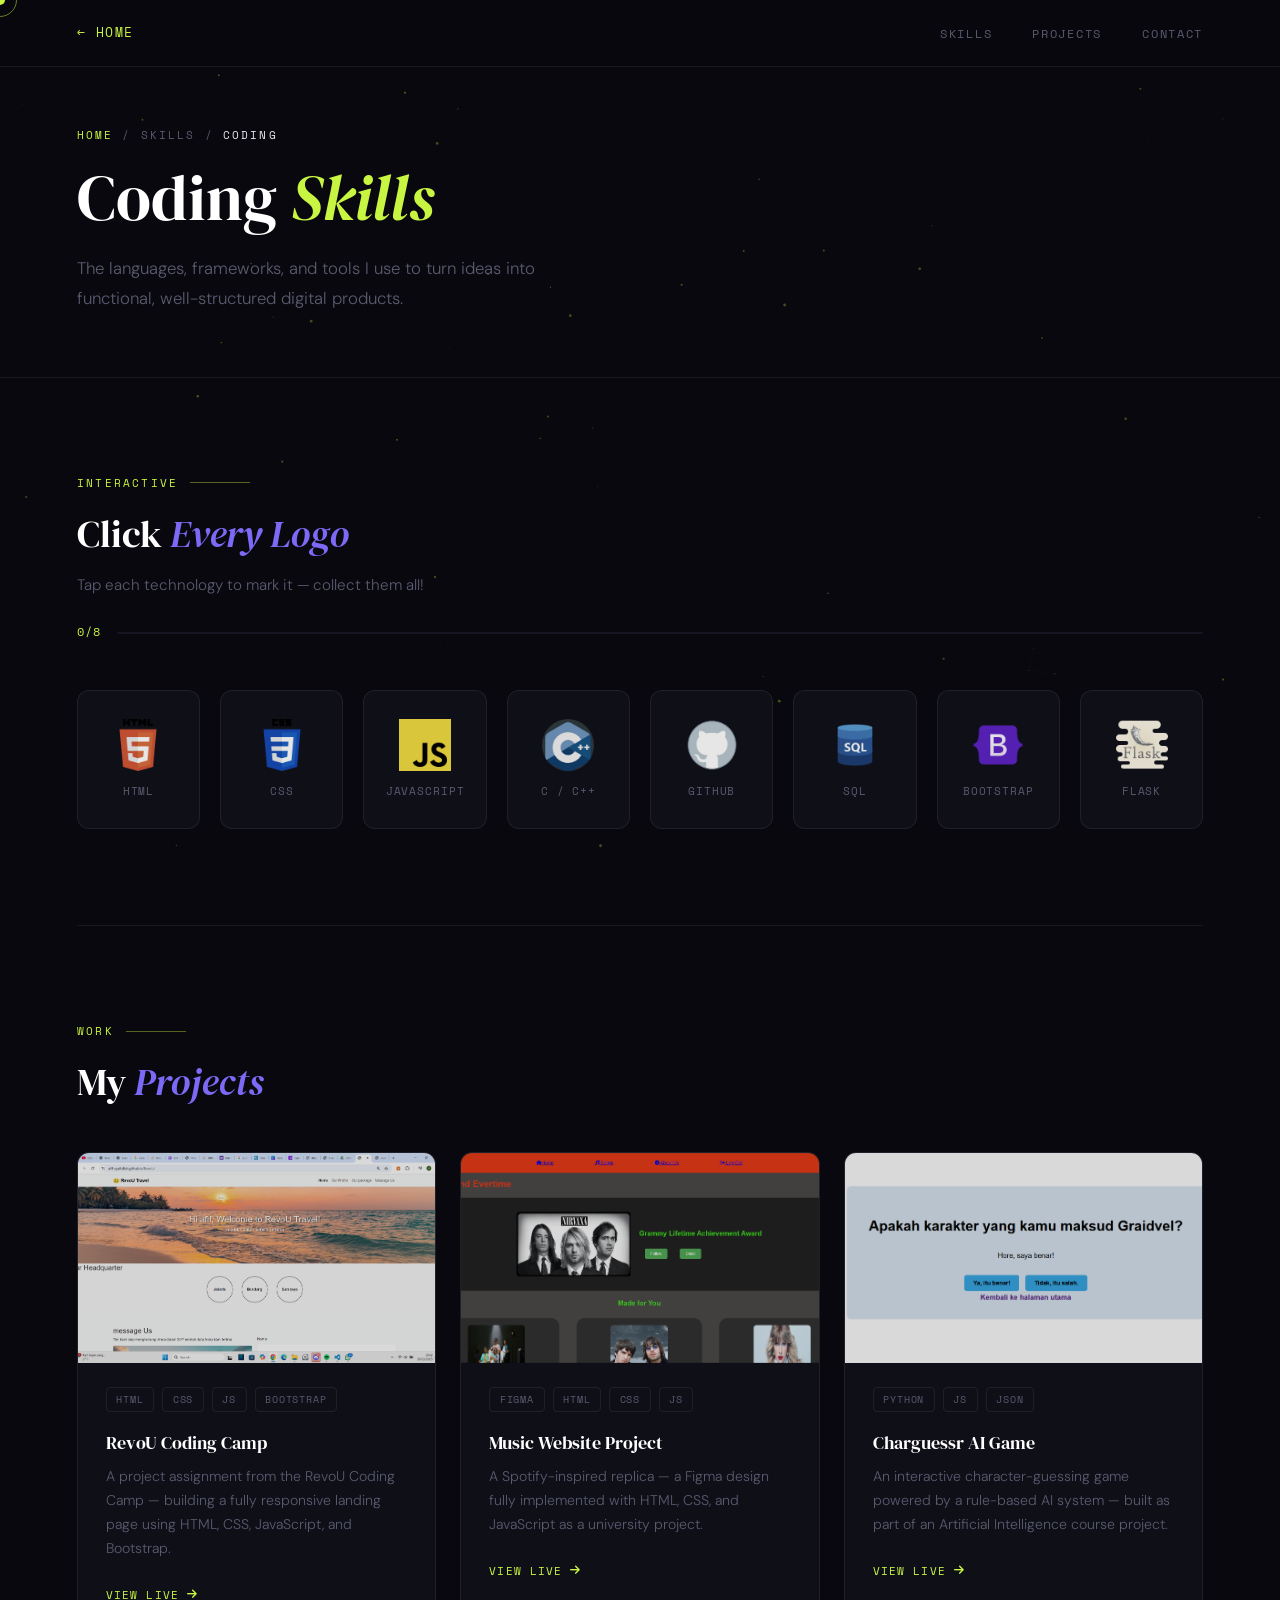
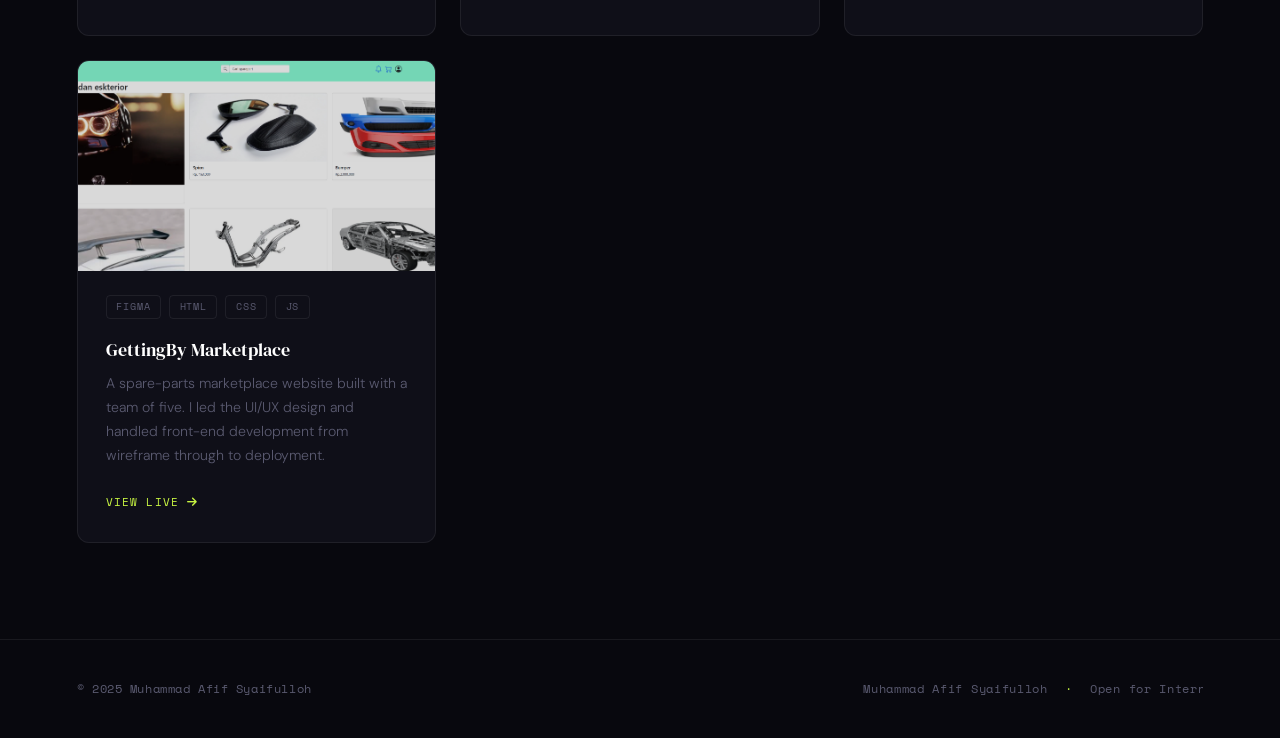
==== coding-skills.html @ 035b8625 "update portfolio with contact form and UI improvements" ====
<!DOCTYPE html>
<html lang="en">
<head>
  <meta charset="UTF-8" />
  <meta name="viewport" content="width=device-width, initial-scale=1.0" />
  <title>Coding Skills — Muhammad Afif Syaifulloh</title>
  <link rel="preconnect" href="https://fonts.googleapis.com">
  <link href="https://fonts.googleapis.com/css2?family=DM+Serif+Display:ital@0;1&family=DM+Sans:wght@300;400;500;600&family=Space+Mono:wght@400;700&display=swap" rel="stylesheet">
  <link rel="stylesheet" href="https://cdnjs.cloudflare.com/ajax/libs/font-awesome/6.5.0/css/all.min.css"/>
  <style>
    :root {
      --bg:       #08080e;
      --surface:  #0f0f18;
      --surface2: #161622;
      --border:   rgba(255,255,255,0.07);
      --text:     #e8e8f0;
      --muted:    #5a5a70;
      --accent:   #c8f542;
      --accent2:  #7c6af7;
      --white:    #ffffff;
    }

    *, *::before, *::after { box-sizing: border-box; margin: 0; padding: 0; }
    html { scroll-behavior: smooth; }
    body {
      background: var(--bg); color: var(--text);
      font-family: 'DM Sans', sans-serif; font-weight: 300;
      line-height: 1.6; overflow-x: hidden;
    }

    body.has-pointer { cursor: none; }
    body.has-pointer a, body.has-pointer button { cursor: none; }
    #cursor {
      width: 10px; height: 10px; background: var(--accent);
      border-radius: 50%; position: fixed; pointer-events: none;
      z-index: 9999; transform: translate(-50%,-50%);
      transition: width .15s, height .15s, background .15s; display: none;
    }
    #cursor-ring {
      width: 34px; height: 34px;
      border: 1.5px solid rgba(200,245,66,.5); border-radius: 50%;
      position: fixed; pointer-events: none; z-index: 9998;
      transform: translate(-50%,-50%);
      transition: width .22s, height .22s, border-color .22s; display: none;
    }
    body.has-pointer #cursor, body.has-pointer #cursor-ring { display: block; }
    body.hovering #cursor { width: 5px; height: 5px; background: #fff; }
    body.hovering #cursor-ring { width: 50px; height: 50px; border-color: rgba(255,255,255,.28); }

    #particles { position: fixed; inset: 0; z-index: 0; pointer-events: none; }

    #prog {
      position: fixed; top: 0; left: 0; height: 2px;
      background: var(--accent); width: 0%; z-index: 200;
      transition: width .08s linear;
    }

    /* ── NAV ── */
    nav {
      position: fixed; top: 0; left: 0; right: 0; z-index: 100;
      display: flex; justify-content: space-between; align-items: center;
      padding: 1.25rem 6vw;
      background: rgba(8,8,14,.9); backdrop-filter: blur(20px);
      border-bottom: 1px solid var(--border); transition: padding .3s;
    }
    nav.scrolled { padding: .8rem 6vw; }
    .nav-logo {
      font-family: 'Space Mono', monospace;
      font-size: .8rem; letter-spacing: .12em; text-transform: uppercase;
      color: var(--accent); text-decoration: none;
    }
    .nav-links { display: flex; gap: 2.5rem; list-style: none; }
    .nav-links a {
      font-family: 'Space Mono', monospace;
      font-size: .72rem; letter-spacing: .15em; text-transform: uppercase;
      color: var(--muted); text-decoration: none;
      position: relative; padding-bottom: 2px; transition: color .2s;
    }
    .nav-links a::after {
      content: ''; position: absolute; bottom: 0; left: 0;
      width: 0; height: 1px; background: var(--accent); transition: width .3s;
    }
    .nav-links a:hover { color: #fff; }
    .nav-links a:hover::after { width: 100%; }
    .nav-links a.active { color: var(--accent); }
    .nav-links a.active::after { width: 100%; }

    /* ── PAGE HERO ── */
    .page-hero {
      min-height: 42vh;
      display: flex; flex-direction: column; justify-content: flex-end;
      padding: 0 6vw 4rem; padding-top: 90px;
      position: relative; z-index: 1;
      border-bottom: 1px solid var(--border);
    }
    .breadcrumb {
      font-family: 'Space Mono', monospace;
      font-size: .7rem; letter-spacing: .18em; text-transform: uppercase;
      color: var(--muted); margin-bottom: 1.25rem;
      display: flex; align-items: center; gap: .6rem;
    }
    .breadcrumb a { color: var(--accent); text-decoration: none; transition: opacity .2s; }
    .breadcrumb a:hover { opacity: .7; }
    .breadcrumb span { color: var(--muted); }
    .page-hero h1 {
      font-family: 'DM Serif Display', serif;
      font-size: clamp(2.6rem, 5vw, 5rem);
      font-weight: 400; line-height: 1.08; color: var(--white);
      animation: fadeUp .8s ease both;
    }
    .page-hero h1 em { font-style: italic; color: var(--accent); }
    .page-hero-desc {
      font-size: 1.05rem; color: var(--muted); max-width: 520px;
      line-height: 1.8; margin-top: 1.25rem;
      animation: fadeUp .8s .12s ease both;
    }

    /* ── SECTION SHARED ── */
    section { padding: 6rem 6vw; position: relative; z-index: 1; }
    .section-label {
      font-family: 'Space Mono', monospace;
      font-size: .7rem; letter-spacing: .2em; text-transform: uppercase;
      color: var(--accent); margin-bottom: 1.25rem;
      display: flex; align-items: center; gap: .75rem;
    }
    .section-label::after {
      content: ''; flex: 1; max-width: 60px;
      height: 1px; background: var(--accent); opacity: .4;
    }
    .section-title {
      font-family: 'DM Serif Display', serif;
      font-size: clamp(1.8rem, 3vw, 2.8rem);
      font-weight: 400; color: var(--white); line-height: 1.15; margin-bottom: 1rem;
    }
    .section-title em { font-style: italic; color: var(--accent2); }
    .divider { height: 1px; background: var(--border); margin: 0 6vw; position: relative; z-index: 1; }

    /* ── SKILL TILES ── */
    .skills-icon-grid {
      display: grid;
      grid-template-columns: repeat(auto-fill, minmax(110px, 1fr));
      gap: 1.25rem; margin-top: 3rem;
    }
    .skill-tile {
      background: var(--surface); border: 1px solid var(--border);
      border-radius: 12px; padding: 1.75rem 1rem;
      display: flex; flex-direction: column;
      align-items: center; justify-content: center; gap: .75rem;
      cursor: pointer; position: relative; overflow: hidden;
      transition: border-color .3s, box-shadow .3s, transform .25s;
      user-select: none;
    }
    .skill-tile::before {
      content: ''; position: absolute; inset: 0;
      background: radial-gradient(circle at center, rgba(200,245,66,.08), transparent 70%);
      opacity: 0; transition: opacity .3s;
    }
    .skill-tile:hover { transform: translateY(-4px); border-color: rgba(200,245,66,.3); box-shadow: 0 16px 40px rgba(0,0,0,.4); }
    .skill-tile:hover::before { opacity: 1; }
    .skill-tile.clicked {
      border-color: rgba(200,245,66,.6);
      background: rgba(200,245,66,.06);
      box-shadow: 0 0 0 1px rgba(200,245,66,.3), 0 12px 32px rgba(200,245,66,.12);
    }
    .skill-tile.clicked .skill-tile-name { color: var(--accent); }
    .skill-tile .tick {
      position: absolute; top: 8px; right: 8px;
      width: 18px; height: 18px;
      background: var(--accent); border-radius: 50%;
      display: flex; align-items: center; justify-content: center;
      font-size: .6rem; color: #0a0a0f; font-weight: 700;
      opacity: 0; transform: scale(0);
      transition: opacity .25s, transform .25s cubic-bezier(.34,1.56,.64,1);
    }
    .skill-tile.clicked .tick { opacity: 1; transform: scale(1); }
    .skill-tile-icon {
      width: 52px; height: 52px; object-fit: contain; display: block;
      filter: grayscale(30%) brightness(.9); transition: filter .3s, transform .3s;
    }
    .skill-tile:hover .skill-tile-icon { filter: none; transform: scale(1.08); }
    .skill-tile-fa { font-size: 2rem; color: var(--muted); transition: color .3s, transform .3s; }
    .skill-tile:hover .skill-tile-fa { color: var(--accent); transform: scale(1.1); }
    .skill-tile.clicked .skill-tile-fa { color: var(--accent); }
    .skill-tile-name {
      font-family: 'Space Mono', monospace;
      font-size: .68rem; letter-spacing: .08em; text-transform: uppercase;
      color: var(--muted); transition: color .3s; text-align: center;
    }
    #finalMessage {
      display: none; margin-top: 2.5rem;
      background: rgba(200,245,66,.08); border: 1px solid rgba(200,245,66,.3);
      border-radius: 10px; padding: 1.25rem 2rem;
      font-family: 'Space Mono', monospace;
      font-size: .8rem; letter-spacing: .1em; color: var(--accent);
      text-align: center; animation: fadeUp .5s ease both;
    }
    #finalMessage.show { display: block; }
    .click-progress {
      margin-top: 1.5rem; font-family: 'Space Mono', monospace;
      font-size: .72rem; letter-spacing: .08em;
      color: var(--muted); display: flex; align-items: center; gap: 1rem;
    }
    .click-bar-bg { flex: 1; height: 2px; background: var(--surface2); border-radius: 1px; overflow: hidden; }
    .click-bar-fill {
      height: 100%; width: 0%;
      background: linear-gradient(90deg, var(--accent2), var(--accent));
      border-radius: 1px; transition: width .4s cubic-bezier(.4,0,.2,1);
    }
    #click-count { color: var(--accent); min-width: 3ch; text-align: right; }

    /* ── PROJECT CARDS ── */
    .project-grid {
      display: grid;
      grid-template-columns: repeat(auto-fit, minmax(300px, 1fr));
      gap: 1.5rem; margin-top: 3rem;
    }
    .project-card {
      background: var(--surface); border: 1px solid var(--border);
      border-radius: 12px; overflow: hidden;
      transition: border-color .35s, box-shadow .35s, transform .35s;
      position: relative;
    }
    .project-card:hover {
      border-color: rgba(255,255,255,.18);
      box-shadow: 0 28px 70px rgba(0,0,0,.55);
      transform: translateY(-6px);
    }
    .project-img-wrap { position: relative; overflow: hidden; height: 210px; background: var(--surface2); }
    .project-img-wrap img {
      width: 100%; height: 100%; object-fit: cover; display: block;
      transition: transform .5s ease, filter .35s;
      filter: brightness(.85) saturate(.9);
    }
    .project-card:hover .project-img-wrap img { transform: scale(1.04); filter: brightness(.95) saturate(1.1); }
    .img-placeholder {
      width: 100%; height: 100%;
      display: flex; align-items: center; justify-content: center;
      font-size: 2.5rem; color: var(--muted);
      background: linear-gradient(135deg, var(--surface2), var(--surface));
      transition: color .3s;
    }
    .project-card:hover .img-placeholder { color: var(--accent); }
    .project-img-wrap::after {
      content: ''; position: absolute; inset: 0;
      background: linear-gradient(135deg, rgba(124,106,247,.15), rgba(200,245,66,.08));
      opacity: 0; transition: opacity .35s;
    }
    .project-card:hover .project-img-wrap::after { opacity: 1; }
    .proj-view {
      position: absolute; bottom: -40px; left: 50%;
      transform: translateX(-50%);
      background: var(--accent); color: #0a0a0f;
      font-family: 'Space Mono', monospace; font-size: .68rem;
      letter-spacing: .1em; text-transform: uppercase;
      padding: .4rem 1.1rem; border-radius: 100px; font-weight: 700;
      transition: bottom .3s cubic-bezier(.34,1.56,.64,1);
      white-space: nowrap; pointer-events: none; z-index: 2;
    }
    .project-card:hover .proj-view { bottom: 14px; }
    .project-card-body { padding: 1.5rem 1.75rem 1.75rem; }
    .project-card-tags { display: flex; flex-wrap: wrap; gap: .5rem; margin-bottom: 1rem; }
    .tag {
      font-family: 'Space Mono', monospace;
      font-size: .63rem; letter-spacing: .08em; text-transform: uppercase;
      color: var(--muted); border: 1px solid var(--border);
      border-radius: 4px; padding: .2rem .6rem; transition: all .25s;
    }
    .project-card:hover .tag { border-color: rgba(124,106,247,.35); color: #b8b0f8; transform: translateY(-1px); }
    .project-card-body h3 {
      font-family: 'DM Serif Display', serif;
      font-size: 1.15rem; font-weight: 400; color: var(--white);
      margin-bottom: .5rem; transition: color .2s;
    }
    .project-card:hover .project-card-body h3 { color: var(--accent); }
    .project-card-body p { font-size: .88rem; color: var(--muted); line-height: 1.7; margin-bottom: 1.25rem; }
    .proj-link {
      display: inline-flex; align-items: center; gap: .5rem;
      font-family: 'Space Mono', monospace;
      font-size: .7rem; letter-spacing: .1em; text-transform: uppercase;
      color: var(--accent); text-decoration: none; transition: gap .2s;
    }
    .proj-link:hover { gap: .8rem; }

    /* ── FOOTER ── */
    footer {
      border-top: 1px solid var(--border);
      padding: 2.5rem 6vw;
      display: flex; justify-content: space-between; align-items: center;
      gap: 1rem; flex-wrap: wrap; position: relative; z-index: 1; overflow: hidden;
    }
    .footer-copy { font-family: 'Space Mono', monospace; font-size: .72rem; color: var(--muted); letter-spacing: .05em; }
    .ticker-wrap { overflow: hidden; flex: 1; max-width: 340px; }
    .ticker {
      display: flex; white-space: nowrap;
      animation: ticker 12s linear infinite;
      font-family: 'Space Mono', monospace; font-size: .72rem;
      color: var(--muted); letter-spacing: .06em;
    }
    .ticker span { color: var(--accent); padding: 0 .6rem; }
    @keyframes ticker {
      0%   { transform: translateX(0); }
      100% { transform: translateX(-50%); }
    }

    #scrollTopBtn {
      position: fixed; bottom: 2rem; right: 2rem;
      width: 44px; height: 44px;
      background: var(--accent); color: #0a0a0f;
      border: none; border-radius: 8px;
      display: none; align-items: center; justify-content: center;
      font-size: .9rem; transition: transform .2s, box-shadow .2s; z-index: 200;
    }
    #scrollTopBtn:hover { transform: translateY(-3px); box-shadow: 0 8px 24px rgba(200,245,66,.3); }
    #scrollTopBtn.visible { display: flex; }

    @keyframes fadeUp {
      from { opacity: 0; transform: translateY(20px); }
      to   { opacity: 1; transform: translateY(0); }
    }
    .reveal { opacity: 0; transform: translateY(28px); transition: opacity .7s ease, transform .7s ease; }
    .reveal.visible { opacity: 1; transform: none; }

    @media (max-width: 640px) {
      nav { padding: 1rem 4vw; }
      .nav-links { display: none; }
      section { padding: 4rem 4vw; }
      .page-hero { padding: 90px 4vw 3rem; }
      footer { flex-direction: column; text-align: center; }
      .skills-icon-grid { grid-template-columns: repeat(auto-fill, minmax(90px, 1fr)); }
    }
  </style>
</head>
<body>

<div id="cursor"></div>
<div id="cursor-ring"></div>
<div id="prog"></div>
<canvas id="particles"></canvas>

<!-- NAV -->
<nav id="navbar">
  <a href="index2.html" class="nav-logo">← Home</a>
  <ul class="nav-links">
    <li><a href="#skills"  data-section="skills">Skills</a></li>
    <li><a href="#project" data-section="project">Projects</a></li>
    <li><a href="#contact"  data-section="footer">Contact</a></li>
  </ul>
</nav>

<!-- PAGE HERO -->
<div class="page-hero">
  <div class="breadcrumb">
    <a href="index2.html">Home</a>
    <span>/</span>
    <span>Skills</span>
    <span>/</span>
    <span style="color:var(--text)">Coding</span>
  </div>
  <h1>Coding <em>Skills</em></h1>
  <p class="page-hero-desc">
    The languages, frameworks, and tools I use to turn ideas into functional,
    well-structured digital products.
  </p>
</div>

<!-- SKILLS SECTION -->
<section id="skills">
  <div class="section-label">Interactive</div>
  <h2 class="section-title">Click <em>Every Logo</em></h2>
  <p style="color:var(--muted);font-size:.95rem;max-width:480px;line-height:1.8">
    Tap each technology to mark it — collect them all!
  </p>

  <div class="click-progress reveal" id="progress-wrap">
    <span id="click-count">0/8</span>
    <div class="click-bar-bg"><div class="click-bar-fill" id="click-bar"></div></div>
  </div>

  <div class="skills-icon-grid reveal" id="skillGrid">

    <div class="skill-tile" data-skill="html">
      <div class="tick"><i class="fa-solid fa-check"></i></div>
      <img class="skill-tile-icon" src="source gambar/html-5.png" alt="HTML"
           onerror="this.style.display='none';this.nextElementSibling.style.display='block'">
      <i class="fa-brands fa-html5 skill-tile-fa" style="display:none;color:#e34f26"></i>
      <span class="skill-tile-name">HTML</span>
    </div>

    <div class="skill-tile" data-skill="css">
      <div class="tick"><i class="fa-solid fa-check"></i></div>
      <img class="skill-tile-icon" src="source gambar/css-3.png" alt="CSS"
           onerror="this.style.display='none';this.nextElementSibling.style.display='block'">
      <i class="fa-brands fa-css3-alt skill-tile-fa" style="display:none;color:#264de4"></i>
      <span class="skill-tile-name">CSS</span>
    </div>

    <div class="skill-tile" data-skill="js">
      <div class="tick"><i class="fa-solid fa-check"></i></div>
      <img class="skill-tile-icon" src="source gambar/js.png" alt="JavaScript"
           onerror="this.style.display='none';this.nextElementSibling.style.display='block'">
      <i class="fa-brands fa-js skill-tile-fa" style="display:none;color:#f7df1e"></i>
      <span class="skill-tile-name">JavaScript</span>
    </div>

    <div class="skill-tile" data-skill="c">
      <div class="tick"><i class="fa-solid fa-check"></i></div>
      <img class="skill-tile-icon" src="source gambar/c.png" alt="C"
           onerror="this.style.display='none';this.nextElementSibling.style.display='block'">
      <i class="fa-solid fa-code skill-tile-fa" style="display:none"></i>
      <span class="skill-tile-name">C / C++</span>
    </div>

    <div class="skill-tile" data-skill="github">
      <div class="tick"><i class="fa-solid fa-check"></i></div>
      <img class="skill-tile-icon" src="source gambar/icons8-github-logo-64.png" alt="GitHub"
           onerror="this.style.display='none';this.nextElementSibling.style.display='block'">
      <i class="fa-brands fa-github skill-tile-fa" style="display:none"></i>
      <span class="skill-tile-name">GitHub</span>
    </div>

    <div class="skill-tile" data-skill="sql">
      <div class="tick"><i class="fa-solid fa-check"></i></div>
      <img class="skill-tile-icon" src="source gambar/icons8-sql-64.png" alt="SQL"
           onerror="this.style.display='none';this.nextElementSibling.style.display='block'">
      <i class="fa-solid fa-database skill-tile-fa" style="display:none"></i>
      <span class="skill-tile-name">SQL</span>
    </div>

    <div class="skill-tile" data-skill="bootstrap">
      <div class="tick"><i class="fa-solid fa-check"></i></div>
      <img class="skill-tile-icon" src="source gambar/icons8-bootstrap-64.png" alt="Bootstrap"
           onerror="this.style.display='none';this.nextElementSibling.style.display='block'">
      <i class="fa-brands fa-bootstrap skill-tile-fa" style="display:none;color:#7952b3"></i>
      <span class="skill-tile-name">Bootstrap</span>
    </div>

    <div class="skill-tile" data-skill="flask">
      <div class="tick"><i class="fa-solid fa-check"></i></div>
      <img class="skill-tile-icon" src="source gambar/icons8-flask-64.png" alt="Flask"
           onerror="this.style.display='none';this.nextElementSibling.style.display='block'">
      <i class="fa-solid fa-flask skill-tile-fa" style="display:none"></i>
      <span class="skill-tile-name">Flask</span>
    </div>

  </div>

  <div id="finalMessage">
    🎉 You clicked them all! Every technology unlocked.
  </div>
</section>

<div class="divider"></div>

<!-- PROJECTS SECTION -->
<section id="project">
  <div class="section-label">Work</div>
  <h2 class="section-title">My <em>Projects</em></h2>

  <div class="project-grid">

    <!-- Card 1 -->
    <div class="project-card reveal">
      <div class="project-img-wrap">
        <img src="source gambar/Screenshot (312).png" alt="RevoU Coding Camp"
             onerror="this.style.display='none';this.nextElementSibling.style.display='flex'">
        <div class="img-placeholder" style="display:none"><i class="fa-solid fa-code"></i></div>
        <span class="proj-view">View Project</span>
      </div>
      <div class="project-card-body">
        <div class="project-card-tags">
          <span class="tag">HTML</span><span class="tag">CSS</span>
          <span class="tag">JS</span><span class="tag">Bootstrap</span>
        </div>
        <h3>RevoU Coding Camp</h3>
        <p>A project assignment from the RevoU Coding Camp — building a fully responsive landing page using HTML, CSS, JavaScript, and Bootstrap.</p>
        <a href="https://afif-syaifulloh.github.io/RevoU/" class="proj-link" target="_blank" rel="noopener">
          View Live <i class="fa-solid fa-arrow-right"></i>
        </a>
      </div>
    </div>

    <!-- Card 2 -->
    <div class="project-card reveal" style="transition-delay:.1s">
      <div class="project-img-wrap">
        <img src="source gambar/Screenshot 2024-08-02 184507.png" alt="Music Website"
             onerror="this.style.display='none';this.nextElementSibling.style.display='flex'">
        <div class="img-placeholder" style="display:none"><i class="fa-solid fa-music"></i></div>
        <span class="proj-view">View Project</span>
      </div>
      <div class="project-card-body">
        <div class="project-card-tags">
          <span class="tag">Figma</span><span class="tag">HTML</span>
          <span class="tag">CSS</span><span class="tag">JS</span>
        </div>
        <h3>Music Website Project</h3>
        <p>A Spotify-inspired replica — a Figma design fully implemented with HTML, CSS, and JavaScript as a university project.</p>
        <a href="https://afif-syaifulloh.github.io/website-pertamaax/" class="proj-link" target="_blank" rel="noopener">
          View Live <i class="fa-solid fa-arrow-right"></i>
        </a>
      </div>
    </div>

    <!-- Card 3 -->
    <div class="project-card reveal" style="transition-delay:.2s">
      <div class="project-img-wrap">
        <img src="source gambar/Screenshot 2024-12-25 151111.png" alt="Charguessr AI Game"
             onerror="this.style.display='none';this.nextElementSibling.style.display='flex'">
        <div class="img-placeholder" style="display:none"><i class="fa-solid fa-gamepad"></i></div>
        <span class="proj-view">View Project</span>
      </div>
      <div class="project-card-body">
        <div class="project-card-tags">
          <span class="tag">Python</span><span class="tag">JS</span><span class="tag">JSON</span>
        </div>
        <h3>Charguessr AI Game</h3>
        <p>An interactive character-guessing game powered by a rule-based AI system — built as part of an Artificial Intelligence course project.</p>
        <a href="https://AfifSyaifulloh7.pythonanywhere.com" class="proj-link" target="_blank" rel="noopener">
          View Live <i class="fa-solid fa-arrow-right"></i>
        </a>
      </div>
    </div>

    <!-- Card 4 -->
    <div class="project-card reveal" style="transition-delay:.3s">
      <div class="project-img-wrap">
        <img src="source gambar/Screenshot 2025-09-15 093503.png" alt="GettingBy Marketplace"
             onerror="this.style.display='none';this.nextElementSibling.style.display='flex'">
        <div class="img-placeholder" style="display:none"><i class="fa-solid fa-store"></i></div>
        <span class="proj-view">View Project</span>
      </div>
      <div class="project-card-body">
        <div class="project-card-tags">
          <span class="tag">Figma</span><span class="tag">HTML</span>
          <span class="tag">CSS</span><span class="tag">JS</span>
        </div>
        <h3>GettingBy Marketplace</h3>
        <p>A spare-parts marketplace website built with a team of five. I led the UI/UX design and handled front-end development from wireframe through to deployment.</p>
        <a href="https://afif-syaifulloh.github.io/GettingBy-market-place/" class="proj-link" target="_blank" rel="noopener">
          View Live <i class="fa-solid fa-arrow-right"></i>
        </a>
      </div>
    </div>

  </div>
</section>

<!-- FOOTER -->
<footer id="footer">
  <span class="footer-copy">© 2025 Muhammad Afif Syaifulloh</span>
  <div class="ticker-wrap">
    <div class="ticker">
      Muhammad Afif Syaifulloh&nbsp;
      <span>·</span>&nbsp;Open for Internship &amp; Collaboration&nbsp;
      <span>·</span>&nbsp;Frontend Dev&nbsp;
      <span>·</span>&nbsp;UI/UX Designer&nbsp;
      <span>·</span>&nbsp;
      Muhammad Afif Syaifulloh&nbsp;
      <span>·</span>&nbsp;Open for Internship &amp; Collaboration&nbsp;
      <span>·</span>&nbsp;Frontend Dev&nbsp;
      <span>·</span>&nbsp;UI/UX Designer&nbsp;
      <span>·</span>&nbsp;
    </div>
  </div>
</footer>

<button id="scrollTopBtn" title="Back to top"><i class="fa-solid fa-arrow-up"></i></button>

<script>
/* Custom cursor */
if (window.matchMedia('(pointer: fine)').matches) {
  document.body.classList.add('has-pointer');
  const curEl = document.getElementById('cursor'), ringEl = document.getElementById('cursor-ring');
  let mx=0, my=0, rx=0, ry=0;
  document.addEventListener('mousemove', e => {
    mx = e.clientX; my = e.clientY;
    curEl.style.left = mx+'px'; curEl.style.top = my+'px';
  });
  (function ring(){rx+=(mx-rx)*.12;ry+=(my-ry)*.12;ringEl.style.left=rx+'px';ringEl.style.top=ry+'px';requestAnimationFrame(ring)})();
  document.querySelectorAll('a,button,.skill-tile,.project-card').forEach(el=>{
    el.addEventListener('mouseenter',()=>document.body.classList.add('hovering'));
    el.addEventListener('mouseleave',()=>document.body.classList.remove('hovering'));
  });
}

/* Particles */
(function(){
  const canvas=document.getElementById('particles'), ctx=canvas.getContext('2d');
  const MAX_DIST=90; let W,H,pts=[];
  function init(){
    W=canvas.width=window.innerWidth; H=canvas.height=window.innerHeight;
    const count=Math.min(55,Math.floor(W*H/16000));
    pts=Array.from({length:count},()=>({x:Math.random()*W,y:Math.random()*H,vx:(Math.random()-.5)*.25,vy:(Math.random()-.5)*.25,r:Math.random()*1.2+.3}));
  }
  function draw(){
    ctx.clearRect(0,0,W,H);
    for(let i=0;i<pts.length;i++){
      const p=pts[i]; p.x+=p.vx; p.y+=p.vy;
      if(p.x<0)p.x=W; if(p.x>W)p.x=0; if(p.y<0)p.y=H; if(p.y>H)p.y=0;
      ctx.beginPath(); ctx.arc(p.x,p.y,p.r,0,Math.PI*2);
      ctx.fillStyle='rgba(200,245,66,.3)'; ctx.fill();
    }
    for(let i=0;i<pts.length;i++) for(let j=i+1;j<pts.length;j++){
      const dx=pts[i].x-pts[j].x, dy=pts[i].y-pts[j].y, d2=dx*dx+dy*dy;
      if(d2<MAX_DIST*MAX_DIST){
        const d=Math.sqrt(d2);
        ctx.beginPath(); ctx.moveTo(pts[i].x,pts[i].y); ctx.lineTo(pts[j].x,pts[j].y);
        ctx.strokeStyle=`rgba(200,245,66,${.07*(1-d/MAX_DIST)})`; ctx.lineWidth=.5; ctx.stroke();
      }
    }
    requestAnimationFrame(draw);
  }
  window.addEventListener('resize',init); init(); draw();
})();

/* Scroll progress + nav + scroll-top */
const pb=document.getElementById('prog'), navbar=document.getElementById('navbar'), scrollBtn=document.getElementById('scrollTopBtn');
const navAs=document.querySelectorAll('.nav-links a[data-section]');
const secs=[...document.querySelectorAll('section[id]')];

window.addEventListener('scroll',()=>{
  pb.style.width=(window.scrollY/(document.body.scrollHeight-window.innerHeight)*100)+'%';
  navbar.classList.toggle('scrolled',window.scrollY>60);
  scrollBtn.classList.toggle('visible',window.scrollY>400);
  let cur='';
  secs.forEach(s=>{if(window.scrollY>=s.offsetTop-200)cur=s.id;});
  navAs.forEach(a=>a.classList.toggle('active',a.dataset.section===cur));
},{passive:true});
scrollBtn.addEventListener('click',()=>window.scrollTo({top:0,behavior:'smooth'}));

/* Reveal on scroll */
const revObs=new IntersectionObserver(entries=>{
  entries.forEach(e=>{if(e.isIntersecting){e.target.classList.add('visible');revObs.unobserve(e.target);}});
},{threshold:.12});
document.querySelectorAll('.reveal').forEach(el=>revObs.observe(el));

/* Click-all skill game */
const tiles=document.querySelectorAll('.skill-tile');
const total=tiles.length;
const bar=document.getElementById('click-bar');
const countEl=document.getElementById('click-count');
const msg=document.getElementById('finalMessage');
let clicked=0;

tiles.forEach(tile=>{
  tile.addEventListener('click',()=>{
    if(tile.classList.contains('clicked')) return;
    tile.classList.add('clicked');
    clicked++;
    bar.style.width=(clicked/total*100)+'%';
    countEl.textContent=clicked+'/'+total;
    if(clicked===total) msg.classList.add('show');
  });
});
</script>
</body>
</html>
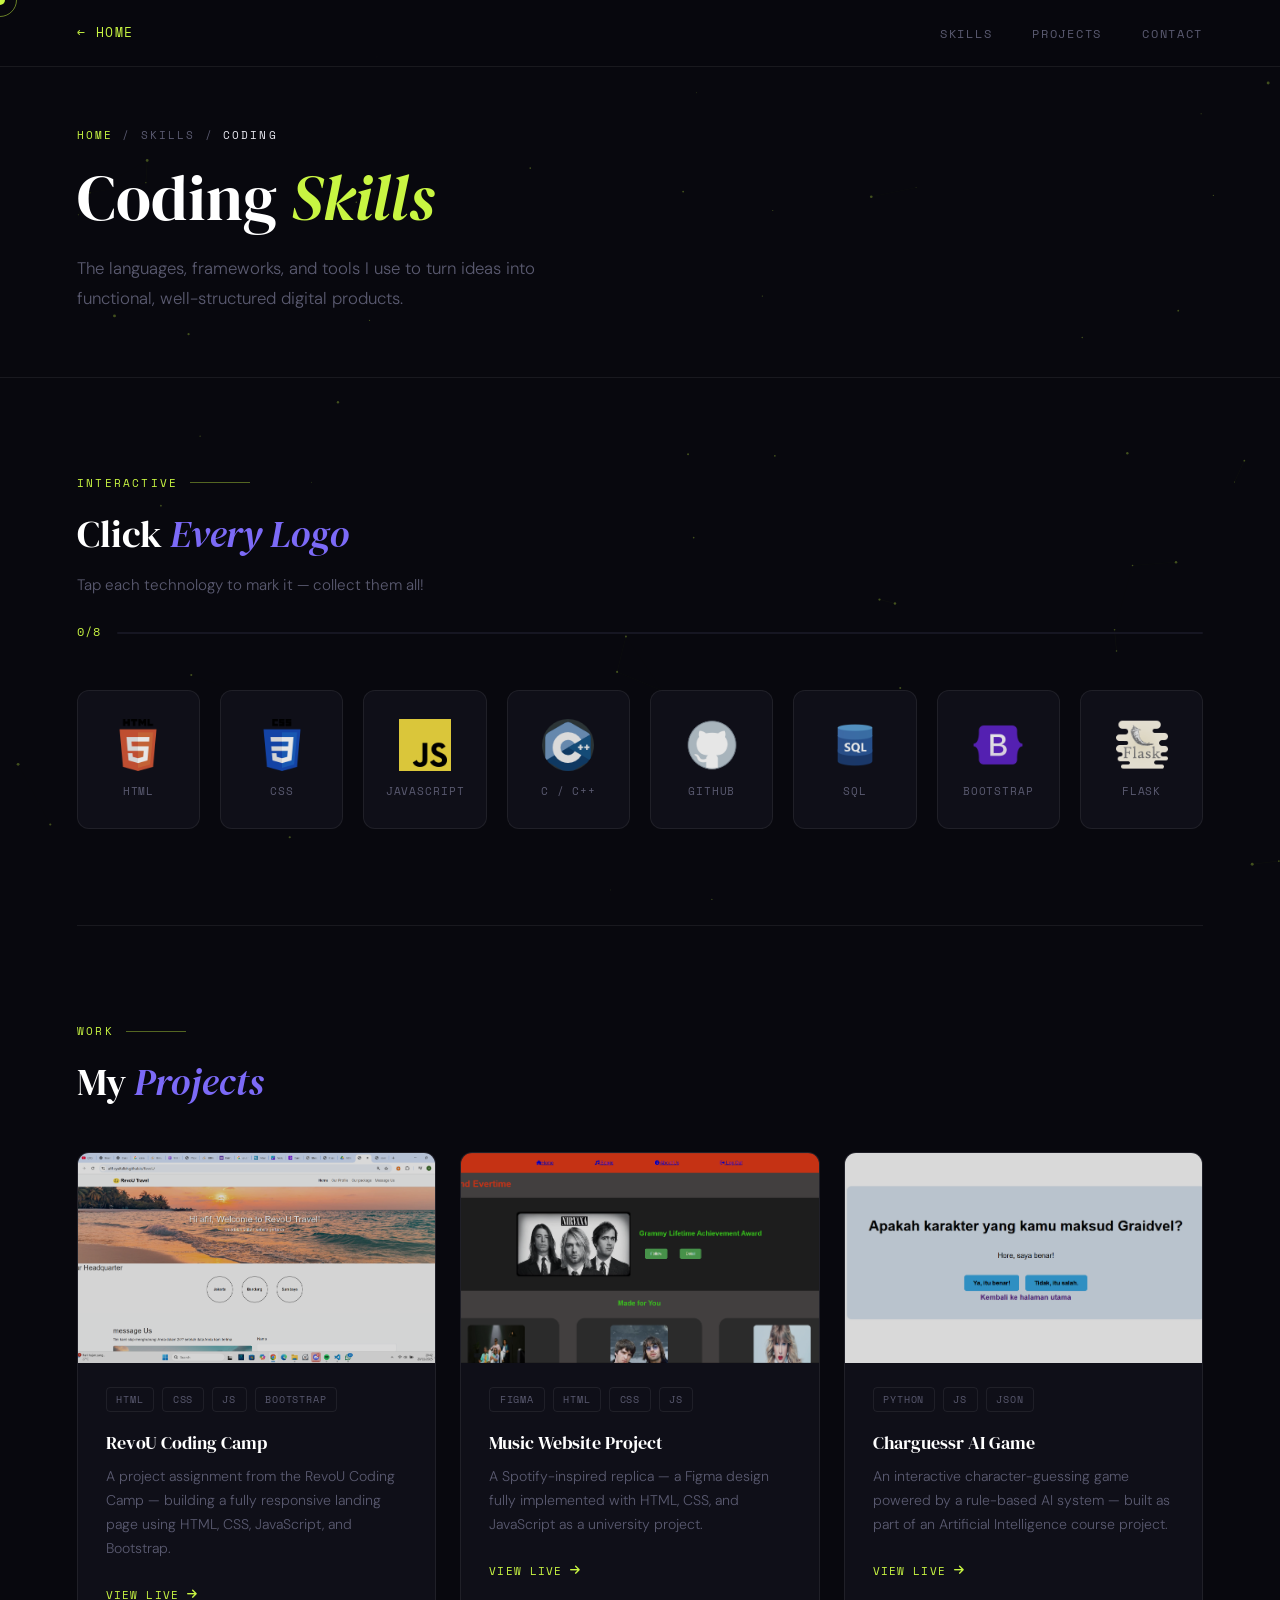
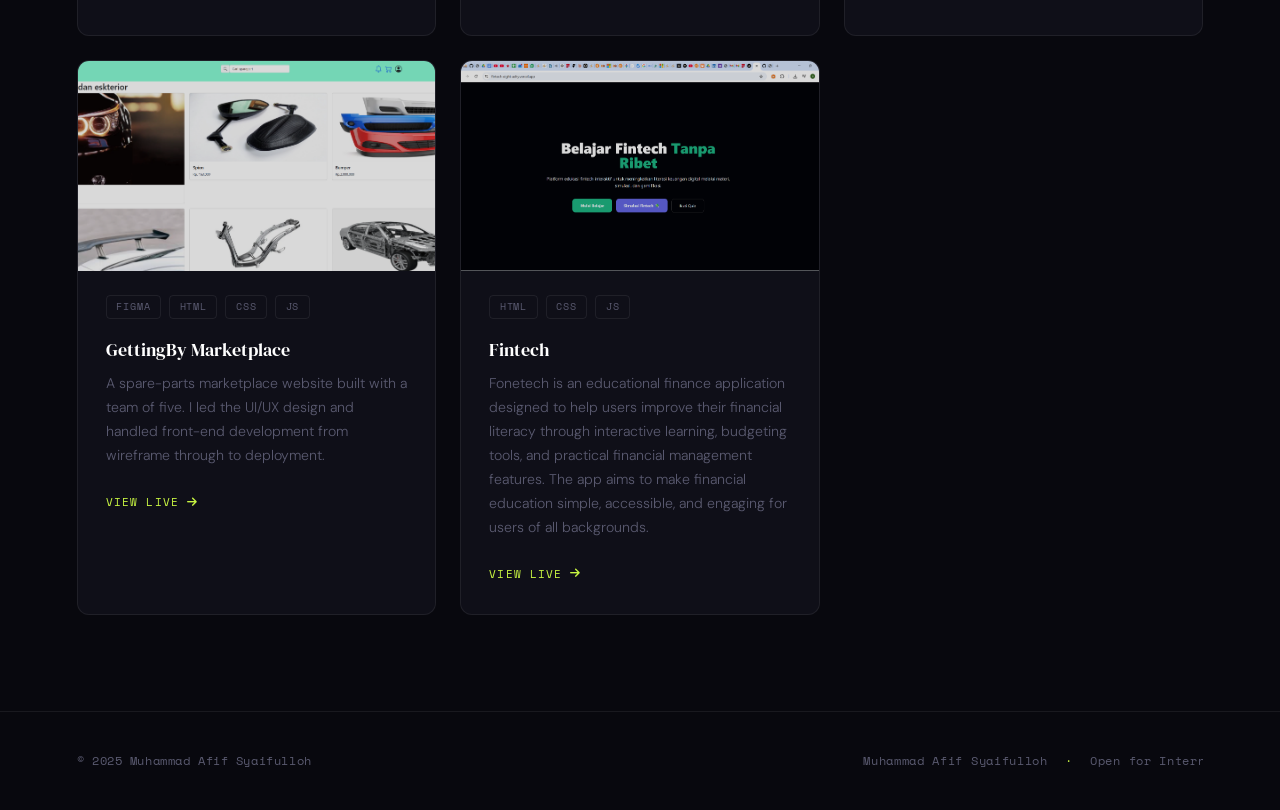
==== commit a490ac7a: "add vercel config and update portfolio again" ====
--- a/coding-skills.html
+++ b/coding-skills.html
@@ -541,6 +541,27 @@
       </div>
     </div>
 
+    <!-- Card 5 -->
+    <div class="project-card reveal" style="transition-delay:.3s">
+      <div class="project-img-wrap">
+        <img src="source gambar/Screenshot (699).png" alt="GettingBy Marketplace"
+             onerror="this.style.display='none';this.nextElementSibling.style.display='flex'">
+        <div class="img-placeholder" style="display:none"><i class="fa-solid fa-store"></i></div>
+        <span class="proj-view">View Project</span>
+      </div>
+      <div class="project-card-body">
+        <div class="project-card-tags">
+          <span class="tag">HTML</span>
+          <span class="tag">CSS</span><span class="tag">JS</span>
+        </div>
+        <h3>Fintech</h3>
+        <p>Fonetech is an educational finance application designed to help users improve their financial literacy through interactive learning, budgeting tools, and practical financial management features. The app aims to make financial education simple, accessible, and engaging for users of all backgrounds.</p>
+        <a href="https://fintech-eight-ashy.vercel.app/" class="proj-link" target="_blank" rel="noopener">
+          View Live <i class="fa-solid fa-arrow-right"></i>
+        </a>
+      </div>
+    </div>
+
   </div>
 </section>
 
